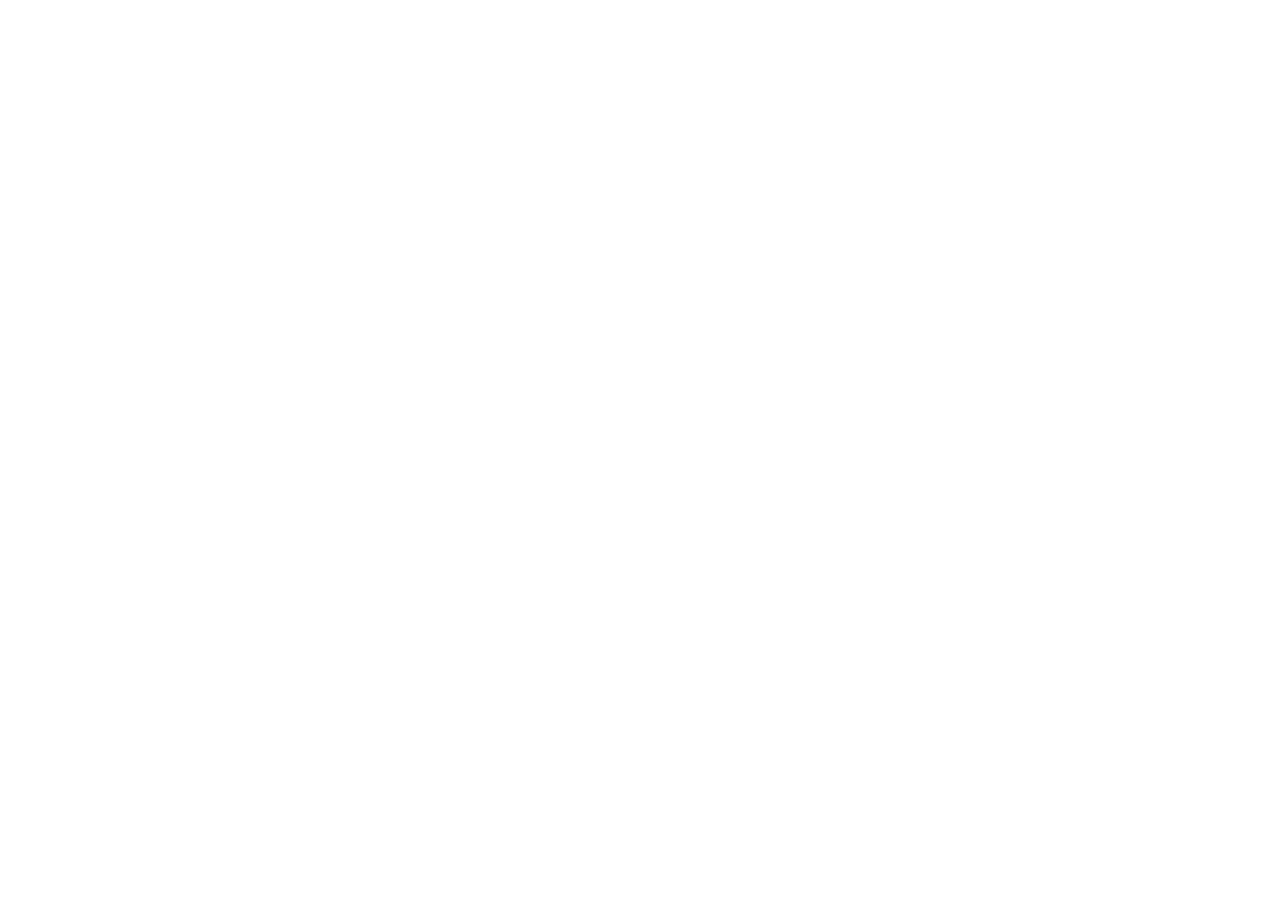
==== about.html @ 4aa92f1e "first commit" ====
<!DOCTYPE html>
<html lang="en">

    <head>
        <meta charset="UTF-8">
        <meta http-equiv="X-UA-Compatible" content="IE=edge">
        <meta name="viewport" content="width=device-width, initial-scale=1.0">
        <title>Tech2etc Ecommerce Tutorial</title>
        <link rel="stylesheet" href="https://pro.fontawesome.com/releases/v5.10.0/css/all.css" />

        <link rel="stylesheet" href="style.css">
    </head>

    <body>

        <script src="script.js"></script>
    </body>

</html>
---- style.css ----
@import url("https://fonts.googleapis.com/css2?family=Spartan:wght@100;200;300;400;500;600;700;800;900&display=swap");
* {
  margin: 0;
  padding: 0;
  box-sizing: border-box;
  font-family: "Spartan", sans-serif;
}

html {
  scroll-behavior: smooth;
}

/* Global Styles */

h1 {
  font-size: 50px;
  line-height: 64px;
  color: #222;
}

h2 {
  font-size: 46px;
  line-height: 54px;
  color: #222;
}

h4 {
  font-size: 20px;
  color: #222;
}

h6 {
  font-weight: 700;
  font-size: 12px;
}

p {
  font-size: 16px;
  color: #465b52;
  margin: 15px 0 20px 0;
}

.section-p1 {
  padding: 40px 80px;
}

.section-m1 {
  margin: 40px 0;
}

body {
  width: 100%;
}

/* HEADER START */
#header {
    display: flex;
    align-items: center;
    justify-content: space-between;
    padding: 20px 80px;
    background: #E3E6F3;
    box-shadow: 0 5PX 15PX rgba(0, 0, 0, 0.6);
    z-index: 999;
    position: sticky;
    top: 0;
    left: 0;
}
#navbar {
    display: flex;
    align-items: center;
    justify-content: center;
}

#navbar li {
    list-style: none;
    padding:  0 20px;
    position: relative;
    
}

#navbar li a {
    text-decoration: none;
    font-size: 16px;
    font-weight: 600;
    color: #1a1a1a;
    transition: 0.3s ease;
}
#navbar li a:hover,
#navbar li a.active {
    color: #088178;
}

#navbar li a.active::after,
#navbar li a:hover::after {
    content: '';
    width: 30%;
    height: 2px;
    background: #088178;
    position: absolute;
    bottom: -4px;
    left: 20px;
}

/* HOME PAGE */
#hero {
    background-image: url('./img/hero4.png');
    height: 90vh;
    width: 100%;
    background-size: cover;
    background-position: top 25% right 0;
    padding: 0 80px;
    display: flex;
    flex-direction: column;
    align-items: flex-start;
    justify-content: center;
}
#hero h4 {
    padding-bottom: 15px;
}

#hero h1 {
    color:#088178;
}

#hero button {
    background-image: url('img/button.png');
    background-color: transparent;
    color: #088178;
    border: 0;
    padding: 14px 80px 14px 65px;
    background-repeat: no-repeat;
    cursor: pointer;
    font-weight: 700;
    font-size: 15px;
}

#feature {
    display: flex;
    align-items: center;
    justify-content: space-between;
    flex-wrap: wrap;
}
#feature .fe-box {
    width: 180px;
    text-align: center;
    padding: 25px 15px;
    box-shadow:  20px 20px 34px rgba(0, 0, 0, 0.03);
    border: 1px solid #cce7d0;
    border-radius: 4px;
    margin: 15px 0;
}

#feature .fe-box:hover {
    box-shadow:  10px 10px 54px rgba(70, 62, 221, 0.01);
}

#feature .fe-box img {
    width: 100%;
    margin-bottom: 10px;
}
#feature .fe-box h6 {
    display: inline-block;
    padding: 9px 8px 6px 8px;
    line-height: 1;
    border-radius: 4px;
    color: #088178;
    background-color: #fddde4;
}

#feature .fe-box:nth-child(2) h6{
    background-color: #cdebbc;
}

#feature .fe-box:nth-child(3) h6{
    background-color: #d1e8f2;
}

#feature .fe-box:nth-child(4) h6{
    background-color: #cdd4f8;
}

#feature .fe-box:nth-child(5) h6{
    background-color: #f6dbf6;
}

#feature .fe-box:nth-child(6) h6{
    background-color: #fff2e5;
}

#product1 {
    text-align: center;
}

#product1 .pro-container {
    display: flex;
    justify-content: space-between;
    padding-top: 20px;
    flex-wrap: wrap;
}

#product1 .pro {
    position: relative;
    width: 23%;
    min-width: 250px;
    padding: 10px 12px;
    border: 10px solid #e4e9e5;
    border-radius: 25px;
    cursor: pointer;
    box-shadow: 20px 20px 30px rgba(0, 0, 0, 0.02);
    margin: 15px 0;
    transition: 0.2s ease;
}

#product1 .pro:hover {
    box-shadow: 20px 20px 30px rgba(0, 0, 0, 0.06);
}

#product1 .pro img {
    width: 100%;
    border-radius: 20px;
}

#product1 .pro .des {
    text-align: start;
    padding: 10px 0;
}

#product1 .pro .des span {
    color: #606063;
    font-size: 12px;
}

#product1 .pro .des h5 {
    padding-top: 7px;
    color: #1a1a1a;
    font-size: 14px;
}

#product1 .pro .des i {
    font-size: 12px;
    color: rgba(243,181, 25);
}

#product1 .pro .des h4 {
    padding-top: 7px;
    font-size: 15px;
    font-weight: 700;
    color: #088178;
}

#product1 .pro .cart {
    width: 40px;
    height: 40px;
    line-height: 40px;
    border-radius: 50px;
    background-color: #e8f6ea;
    font-weight: 500;
    color: #088178;
    border: 1px solid #cce7d0;
    position: absolute;
    bottom: 20px;
    right: 10px;
}

/* SHOP PAGE */

/* SINGLE PRODUCT */

/* BLOG PAGE */
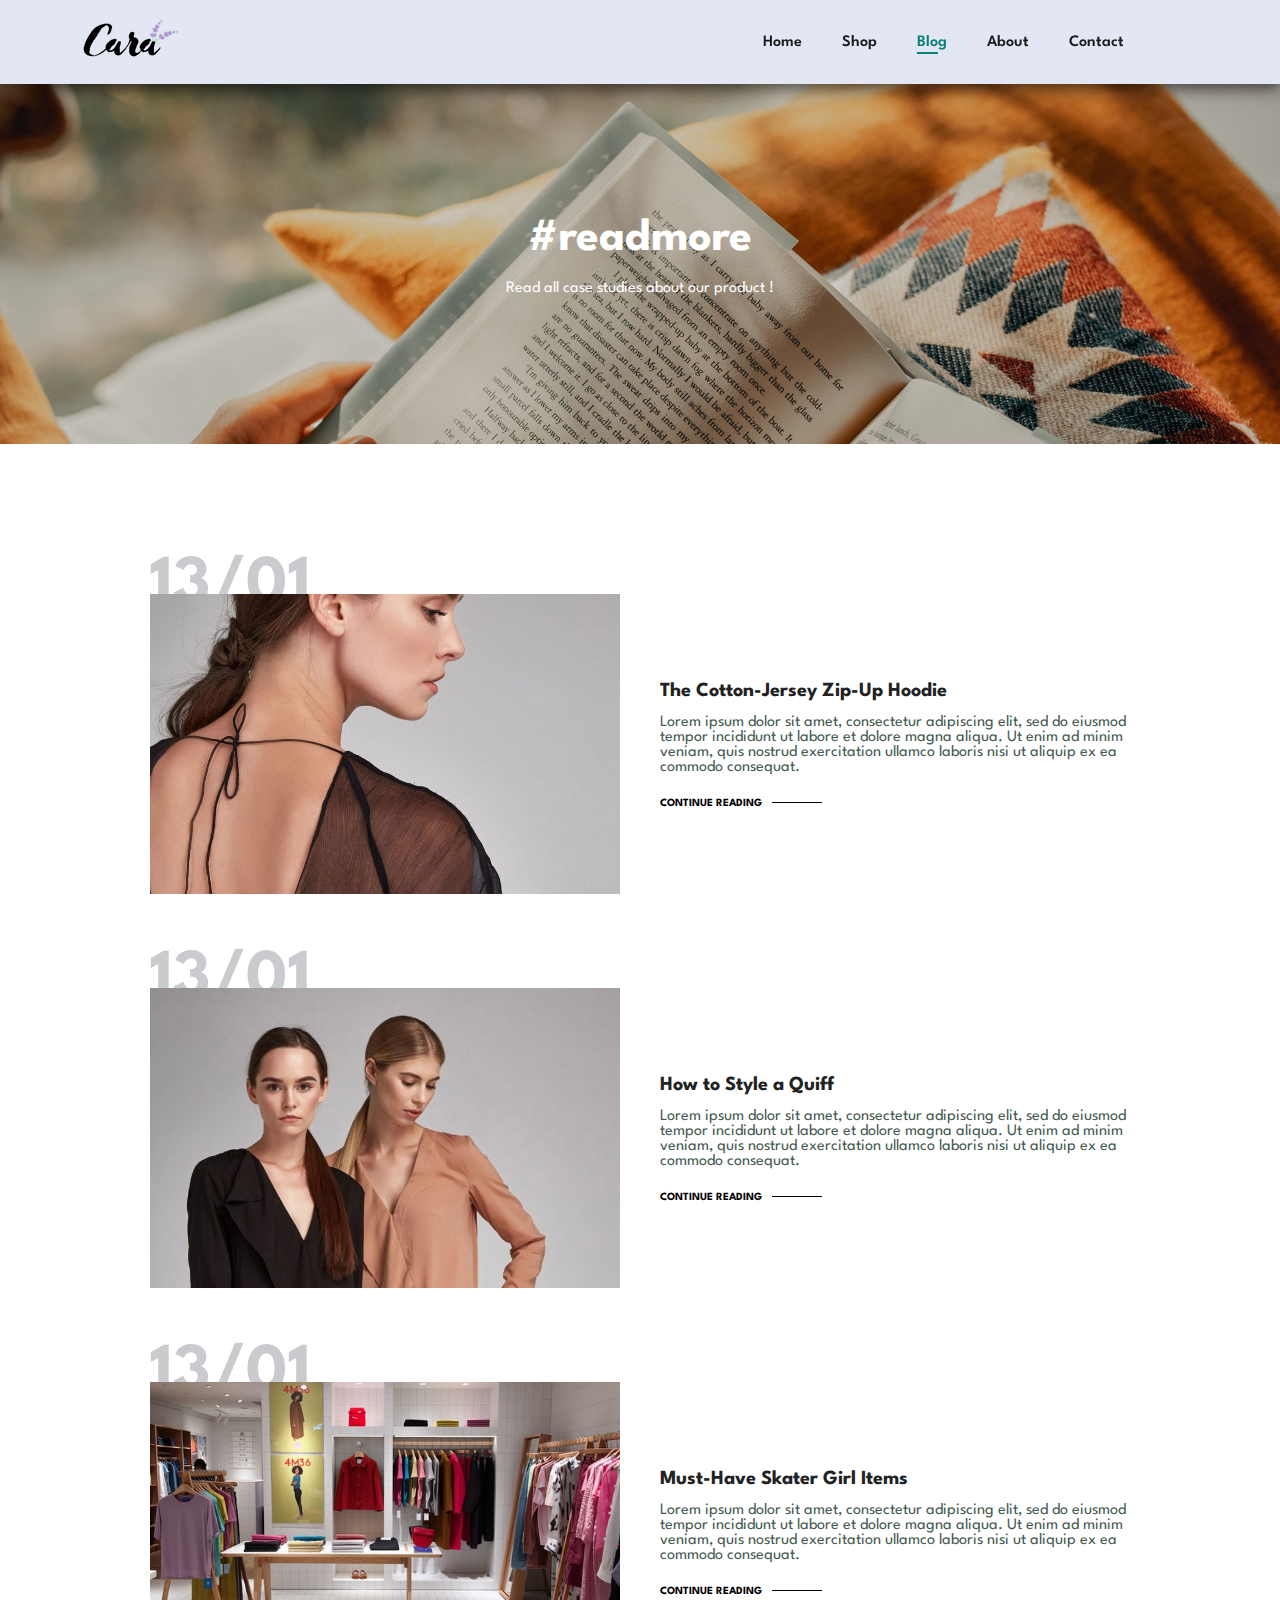
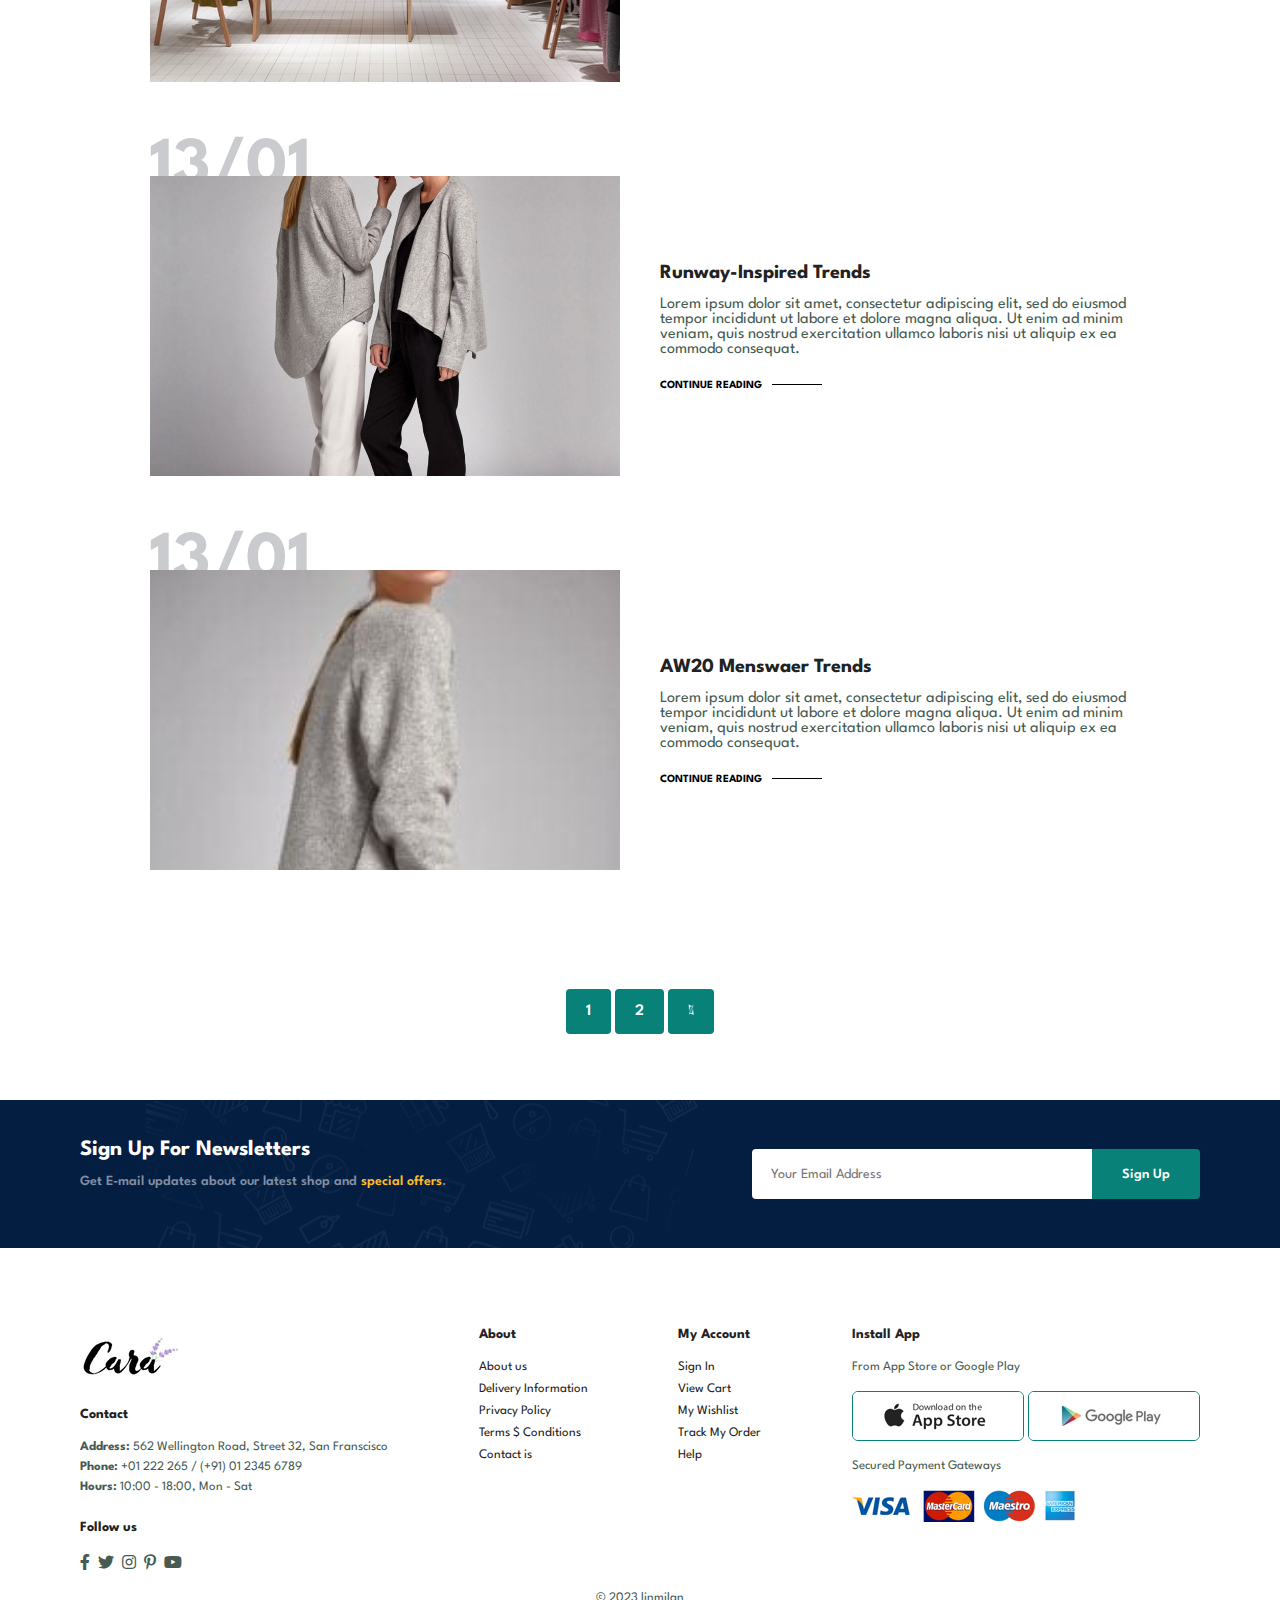
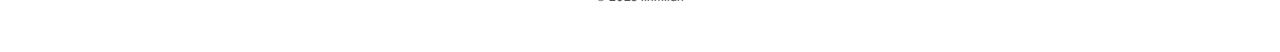
==== commit ddd61e3f: "blog done" ====
--- a/about.html
+++ b/about.html
@@ -13,6 +13,159 @@
 
     <body>
 
+        <section id='header'>
+            <a href="#"><img src="img/logo.png" class="logo" alt=""></a>
+            <div>
+                <ul id="navbar">
+                    <li><a href="index.html">Home</a></li>
+                    <li><a href="shop.html">Shop</a></li>
+                    <li><a class="active" href="blog.html">Blog</a></li>
+                    <li><a href="about.html">About</a></li>
+                    <li><a href="contact.html">Contact</a></li>
+                    <li id="lg-bag"><a href="cart.html"><i class="far fa-shopping-bag"></i></a></li>
+                    <a href="#" id="close"><i class="far fa-times"></i></a>
+                </ul>
+            </div>
+            <div id="mobile">
+                <a href="cart.html"><i class="far fa-shopping-bag"></i></a>
+                <i id="bar" class="fas fa-outdent"></i>
+            </div>
+        </section>
+    
+        <section id='page-header' class="blog-header">
+            <h2>#readmore</h2>
+            <p>Read all case studies about our product !</p>
+    
+        </section>
+        
+        <section id="blog">
+            <div class="blog-box">
+                <div class="blog-img">
+                    <img src="img/blog/b1.jpg" alt="">
+                </div>
+                <div class="blog-details">
+                    <h4>The Cotton-Jersey Zip-Up Hoodie</h4>
+                    <p>Lorem ipsum dolor sit amet, consectetur adipiscing elit, sed do eiusmod tempor incididunt ut labore et dolore magna aliqua. Ut enim ad minim veniam, quis nostrud exercitation ullamco laboris nisi ut aliquip ex ea commodo consequat. </p>
+                    <a href="#">CONTINUE READING</a>
+                </div>
+                <h1>13/01</h1>
+            </div>
+            <div class="blog-box">
+                <div class="blog-img">
+                    <img src="img/blog/b2.jpg" alt="">
+                </div>
+                <div class="blog-details">
+                    <h4>How to Style a Quiff</h4>
+                    <p>Lorem ipsum dolor sit amet, consectetur adipiscing elit, sed do eiusmod tempor incididunt ut labore et dolore magna aliqua. Ut enim ad minim veniam, quis nostrud exercitation ullamco laboris nisi ut aliquip ex ea commodo consequat. </p>
+                    <a href="#">CONTINUE READING</a>
+                </div>
+                <h1>13/01</h1>
+            </div>
+            <div class="blog-box">
+                <div class="blog-img">
+                    <img src="img/blog/b3.jpg" alt="">
+                </div>
+                <div class="blog-details">
+                    <h4>Must-Have Skater Girl Items</h4>
+                    <p>Lorem ipsum dolor sit amet, consectetur adipiscing elit, sed do eiusmod tempor incididunt ut labore et dolore magna aliqua. Ut enim ad minim veniam, quis nostrud exercitation ullamco laboris nisi ut aliquip ex ea commodo consequat. </p>
+                    <a href="#">CONTINUE READING</a>
+                </div>
+                <h1>13/01</h1>
+            </div>
+            <div class="blog-box">
+                <div class="blog-img">
+                    <img src="img/blog/b4.jpg" alt="">
+                </div>
+                <div class="blog-details">
+                    <h4>Runway-Inspired Trends</h4>
+                    <p>Lorem ipsum dolor sit amet, consectetur adipiscing elit, sed do eiusmod tempor incididunt ut labore et dolore magna aliqua. Ut enim ad minim veniam, quis nostrud exercitation ullamco laboris nisi ut aliquip ex ea commodo consequat. </p>
+                    <a href="#">CONTINUE READING</a>
+                </div>
+                <h1>13/01</h1>
+            </div>
+            <div class="blog-box">
+                <div class="blog-img">
+                    <img src="img/blog/b5.jpg" alt="">
+                </div>
+                <div class="blog-details">
+                    <h4>AW20 Menswaer Trends</h4>
+                    <p>Lorem ipsum dolor sit amet, consectetur adipiscing elit, sed do eiusmod tempor incididunt ut labore et dolore magna aliqua. Ut enim ad minim veniam, quis nostrud exercitation ullamco laboris nisi ut aliquip ex ea commodo consequat. </p>
+                    <a href="#">CONTINUE READING</a>
+                </div>
+                <h1>13/01</h1>
+            </div>
+        </section>
+
+        <section id="pagination" class='section-p1'>
+            <a href="#">1</a>
+            <a href="#">2</a>
+            <a href="#"><i class="fal fa-long-arrow-alt-right"></i></a>
+        </section>
+
+        <section id="newsletter" class="section-p1 section-m1">
+            <div class="newstext">
+                <h4>Sign Up For Newsletters</h4>
+                <p>Get E-mail updates about our latest shop and <span>special offers</span>.</p>
+            </div>
+            <div class="form">
+                <input type="text" placeholder="Your Email Address">
+                <button class="normal">Sign Up</button>
+            </div>
+        </section>
+    
+        <footer class="section-p1">
+            <div class="col">
+                <img class="logo" src="img/logo.png" alt="">
+                <h4>Contact</h4>
+                <p><strong>Address:</strong> 562 Wellington Road, Street 32, San Franscisco</p>
+                <p><strong>Phone:</strong> +01 222 265 / (+91) 01 2345 6789</p>
+                <p><strong>Hours:</strong> 10:00 - 18:00, Mon - Sat</p>
+                <div class="follow">
+                    <h4>Follow us</h4>
+                    <div class="icon">
+                        <i class="fab fa-facebook-f"></i>
+                        <i class="fab fa-twitter"></i>
+                        <i class="fab fa-instagram"></i>
+                        <i class="fab fa-pinterest-p"></i>
+                        <i class="fab fa-youtube"></i>
+                    </div>
+                </div>
+            </div>
+    
+            <div class="col">
+                <h4>About</h4>
+                <a href="#">About us</a>
+                <a href="#">Delivery Information</a>
+                <a href="#">Privacy Policy</a>
+                <a href="#">Terms $ Conditions</a>
+                <a href="#">Contact is</a>
+            </div>
+    
+            <div class="col">
+                <h4>My Account</h4>
+                <a href="#">Sign In</a>
+                <a href="#">View Cart</a>
+                <a href="#">My Wishlist</a>
+                <a href="#">Track My Order</a>
+                <a href="#">Help</a>  
+            </div>
+    
+            <div class="col install">
+                <h4>Install App</h4>
+                <p>From App Store or Google Play</p>
+                <div class="row">
+                    <img src="img/pay/app.jpg" alt="">
+                    <img src="img/pay/play.jpg" alt="">
+                </div>
+                <p>Secured Payment Gateways</p>
+                <img src="img/pay/pay.png" alt="">
+            </div>
+    
+            <div class="copyright">
+                <p>© 2023 linmilan</p>
+            </div>
+        </footer>
+
         <script src="script.js"></script>
     </body>
 
--- a/style.css
+++ b/style.css
@@ -46,6 +46,31 @@
 
 .section-m1 {
   margin: 40px 0;
+}
+
+button.normal {
+    font-size: 14px;
+    font-weight: 600;
+    padding: 15px 30px;
+    color: #000;
+    background-color: white;
+    border-radius: 4px;
+    cursor: pointer;
+    border: none;
+    outline: none;
+    transition: 0.2s;
+}
+
+button.white {
+    font-size: 13px;
+    font-weight: 600;
+    padding: 11px 18px;
+    color: white;
+    background-color: transparent;
+    cursor: pointer;
+    border: 1px solid white;
+    outline: none;
+    transition: 0.2s;
 }
 
 body {
@@ -64,11 +89,16 @@
     position: sticky;
     top: 0;
     left: 0;
+    transition: 0.3s;
 }
 #navbar {
     display: flex;
     align-items: center;
     justify-content: center;
+}
+
+#navbar.active {
+    right: 0px;
 }
 
 #navbar li {
@@ -99,6 +129,15 @@
     position: absolute;
     bottom: -4px;
     left: 20px;
+}
+
+#mobile {
+    display: none;
+    align-items: center;
+}
+
+#close {
+    display: none;
 }
 
 /* HOME PAGE */
@@ -262,8 +301,622 @@
     right: 10px;
 }
 
+#product1 .pro .cart:hover {
+    background-color: #088178;
+    color: white;
+}
+
+#banner {
+    display: flex;
+    flex-direction: column;
+    justify-content: center;
+    align-items: center;
+    text-align: center;
+    background-image: url('img/banner/b2.jpg');
+    width: 100%;
+    height: 40vh;
+    background-size: cover;
+    background-position: center;
+}
+
+#banner h4 {
+    color: white;
+    font-size: 16px;
+}
+
+#banner h2 {
+    color:white;
+    font-size: 30px;
+    padding: 10px 0;
+}
+
+#banner h2 span {
+    color: red;
+}
+
+#banner button:hover {
+    background: #088178;
+    color: white;
+}
+
+#sm-banner {
+    display: flex;
+    justify-content: space-between;
+    flex-wrap: wrap;
+}
+#sm-banner .banner-box {
+    display: flex;
+    flex-direction: column;
+    justify-content: center;
+    align-items: flex-start;
+    background-image: url('img/banner/b17.jpg');
+    min-width: 580px;
+    height: 50vh;
+    background-size: cover;
+    background-position: center;
+    padding: 30px;
+}
+
+#sm-banner .banner-box2 {
+    background-image: url('img/banner/b10.jpg');
+}
+
+#sm-banner h4 {
+    color: white;
+    font-size: 20px;
+    font-weight: 300px;
+}
+
+#sm-banner h2 {
+    color: white;
+    font-size: 28px;
+    font-weight: 800px;
+}
+
+#sm-banner span {
+    color: white;
+    font-size: 14px;
+    font-weight: 500;
+    padding-bottom: 15px;
+}
+
+#sm-banner .banner-box:hover button {
+    background: #088178;
+    border: 1px solid #088178;
+}
+#banner3 {
+    display: flex;
+    justify-content: space-between;
+    flex-wrap: wrap;
+    padding: 0 80px;
+}
+
+#banner3 .banner-box {
+    display: flex;
+    flex-direction: column;
+    justify-content: center;
+    align-items: flex-start;
+    background-image: url('img/banner/b7.jpg');
+    min-width: 30%;
+    height: 30vh;
+    background-size: cover;
+    background-position: center;
+    padding: 20px;
+    margin-bottom: 20px;
+}
+
+#banner3 .banner-box2 {
+    background-image: url('img/banner/b4.jpg');
+}
+
+#banner3 .banner-box3 {
+    background-image: url('img/banner/b18.jpg');
+}
+
+#banner3 h2 {
+    color: white;
+    font-weight: 900;
+    font-size: 22px;
+}
+
+#banner3 h3 {
+    color: rgb(191, 58, 58);
+    font-weight: 800;
+    font-size: 15px;
+}
+
+#newsletter {
+    display: flex;
+    justify-content: space-between;
+    flex-wrap: wrap;
+    align-items: center;
+    background-image: url('img/banner/b14.png');
+    background-repeat: no-repeat;
+    background-position: 20% 30%;
+    background-color: #041e42;
+}
+
+#newsletter h4 {
+    font-size: 22px;
+    font-weight: 700;
+    color: white;
+}
+
+#newsletter p {
+    font-size: 14px;
+    font-weight: 600;
+    color: #818ea0;
+}
+
+#newsletter .form {
+    display: flex;
+    width: 40%;
+    
+}
+
+#newsletter p span {
+    color: #ffbd27;
+}
+
+#newsletter input {
+    height: 3.125rem;
+    padding: 0 1.25em;
+    font-size: 14px;
+    width: 100%;
+    border: 1px solid transparent;
+    border-radius: 4px;
+    outline: none;
+    border-top-right-radius: 0;
+    border-bottom-right-radius: 0;
+}
+
+#newsletter button {
+    background-color: #088178;
+    color: white;
+    white-space: nowrap;
+    border-top-left-radius: 0;
+    border-bottom-left-radius: 0;
+}
+
+footer {
+    display: flex;
+    flex-wrap: wrap;
+    justify-content: space-between;
+}
+
+footer .col {
+    display: flex;
+    flex-direction: column;
+    align-items: flex-start;
+    margin-bottom: 20px;
+}
+
+footer .logo {
+    margin-bottom: 30px;
+}
+
+footer h4 {
+    font-size: 14px;
+    margin-bottom: 20px;
+}
+
+footer p {
+    font-size: 13px;
+    margin: 0 0 8px 0;
+} 
+
+footer a {
+    font-size: 13px;
+    text-decoration: none;
+    color: #222;
+    margin-bottom: 10px;
+}
+
+footer .follow {
+    margin-top: 20px;
+}
+
+footer .follow i {
+    color: #465b52;
+    padding-right: 4px;
+    cursor: pointer;
+}
+
+footer .install .row  img {
+    border: 1px solid #088178;
+    border-radius: 6px;
+    
+}
+
+footer img {
+    margin: 10px 0 15px ;
+}
+
+footer .follow i:hover,
+footer a:hover {
+    color: #088178;
+}
+
+footer .copyright {
+    width: 100%;
+    text-align: center;
+}
+
+
 /* SHOP PAGE */
 
+#page-header {
+    background-image: url('img/banner/b1.jpg');
+    width: 100%;
+    height: 40vh;
+    background-size: cover;
+    display: flex;
+    justify-content: center;
+    text-align: center;
+    flex-direction: column;
+    padding: 14px;
+}
+
+#page-header h2,
+#page-header p {
+    color: white;
+}
+
+#pagination {
+    text-align: center;
+}
+
+#pagination a {
+    text-decoration: none;
+    background-color: #088178;
+    padding: 15px 20px;
+    border-radius: 4px;
+    color: white;
+    font-weight: 600;
+
+}
+
+#pagination a  i {
+    font-size: 16px;
+    font-weight: 600;
+}
+
+
 /* SINGLE PRODUCT */
 
-/* BLOG PAGE */+#prodetails {
+    display: flex;
+    margin-top: 20px;
+}
+
+#prodetails .single-pro-image {
+    width: 40%;
+    margin-right: 50px;
+}
+
+.small-img-group {
+    display: flex;
+    justify-content: space-between;
+
+}
+
+.small-img-col {
+    flex-basis: 24%;
+    cursor: pointer;
+}
+
+#prodetails .single-pro-details {
+    width: 50%;   
+    padding-top: 30px;
+}
+
+#prodetails .single-pro-details h4 {
+    padding: 40px 0 20px 0;
+}
+
+#prodetails .single-pro-details h2 {
+    font-size: 26px;
+}
+
+#prodetails .single-pro-details select {
+    display: block;
+    padding: 5px 10px;
+    margin-bottom: 10px;
+}
+
+#prodetails .single-pro-details input {
+    width: 50px;
+    height: 47px;
+    padding-left: 10px;
+    font-size: 16px;
+    margin-right: 10px;
+}
+
+#prodetails .single-pro-details input:focus {
+    outline: none;
+}
+
+#prodetails .single-pro-details button {
+    background-color: #088178;
+    color: white;
+}
+
+#prodetails .single-pro-details span {
+    line-height: 25px;
+}
+
+/* BLOG PAGE */
+
+#page-header.blog-header {
+    background-image: url('img/banner/b19.jpg');
+}
+
+#blog {
+    padding: 150px 150px 0 150px;
+}
+
+#blog .blog-box {
+    position: relative;
+    display: flex;
+    align-items: center;
+    width: 100%;
+    padding-bottom: 90px;
+}
+
+#blog .blog-img {
+    width: 50%;
+    margin-right: 40px;
+}
+
+#blog img {
+    
+    width: 100%;
+    height: 300px;
+    object-fit: cover;
+}
+
+#blog .blog-details {
+    width: 50%;
+}
+
+#blog .blog-details a {
+    position: relative;
+    text-decoration: none;
+    font-size: 11px;
+    color: #000;
+    font-weight: 700;
+    transition: 0.3s;
+}
+
+#blog .blog-details a::after {
+    content: '';
+    width: 50px;
+    height: 1px;
+    background-color: black;
+    position: absolute;
+    top: 4px;
+    right: -60px;
+}
+
+#blog .blog-details a:hover {
+    color: #088178;
+}
+
+#blog .blog-details a:hover::after {
+    background-color: #088178 ;
+}
+
+#blog .blog-box h1 {
+    position: absolute;
+    top: -40px;
+    left: 0;   
+    font-size: 70px;
+    font-weight: 700;
+    color: #c9cbce;
+    z-index: -9;
+}
+
+
+/* ABOUT PAGE */
+
+/* CONTACT PAGE */
+
+/* START MEDIA QUERY */
+
+@media (max-width: 799px) {
+    .section-p1 {
+        padding: 40px 40px;
+    }
+
+    #navbar {
+        display: flex;
+        flex-direction: column;
+        align-items: flex-start;
+        justify-content: flex-start;
+        position: fixed;
+        top: 0;
+        right: -300px;
+        height: 100vh;
+        width: 300px;
+        background-color: #E3E6F3;
+        box-shadow: 0 40PX 60PX rgba(0, 0, 0, 0.1);
+        padding: 80PX 0 0 10px;
+    }
+
+    #navbar li {
+        margin-bottom: 25px;
+    }
+
+    #mobile {
+        display: flex;
+        align-items: center;
+    }
+
+    #mobile i {
+        color: #000;
+        font-size: 24px;
+        padding-left: 20px;
+    }
+
+    #close {
+        position: absolute;
+        top: 30px;
+        left: 30px;
+        display: initial;
+        color: #222;
+        font-size: 24px;
+    }
+
+    #lg-bag {
+        display: none;
+    }
+
+    #hero {
+        height: 70vh;
+        padding: 0 80px;
+        background-position: top 30% right 30%;
+    }
+
+    #feature {
+        justify-content: center;
+    }
+
+    #feature .fe-box {
+        margin: 15px 15px;
+    }
+
+    #product1 .pro-container {
+        justify-content: center;
+    }
+
+    #product1 .pro {
+        margin: 15px;
+    }
+
+    #banner {
+        height: 20vh;
+    }
+
+    #sm-banner .banner-box {
+        min-width: 100%;
+        height: 30vh;
+    }
+
+    #sm-banner .banner-box2 {
+        margin-top: 20px;
+    }
+
+    #banner3 {
+        padding: 0 40px;
+    }
+
+    #banner3 .banner-box {
+        width: 28%;
+    }
+
+    #newsletter .form {
+        width: 70%;
+    }
+}
+
+@media (max-width: 477px) {
+    .section-p1 {
+        padding: 20px;
+    }
+
+    #header {
+        padding: 10px 30px;
+    }
+
+    h2 {
+        font-size: 32px;
+    }
+
+    h1 {
+        font-size: 38px;
+    }
+
+    #hero {
+        padding: 0 20px;
+        background-position: 55%;
+    }
+
+    #feature {
+        justify-content: space-between;
+    }
+
+    #feature .fe-box {
+        width: 155px;
+        margin:0 0 15px 0;
+    }
+
+    #product1 .pro {
+        width: 100%;
+    }
+
+    #banner {
+        height: 40vh;
+    }
+
+    #sm-banner .banner-box {
+        height: 40vh;
+    }
+
+    #sm-banner .banner-box2 {
+        margin-top: 20px;
+    }
+
+    #banner3 {
+        padding: 0 20px;
+    }
+
+    #banner3 .banner-box {
+        width: 100%;
+    }
+
+    #newsletter {
+       padding: 40px 20px;
+    }
+
+    #newsletter .form {
+        width: 100%;
+    }
+
+    /* SINGLE PRODUCT */
+    #prodetails {
+        display: flex;
+        flex-direction: column;
+    }
+    #prodetails .single-pro-image {
+        width: 100%;
+        margin-right: 0px;
+    }
+
+    #prodetails .single-pro-details {
+        width: 100%;
+    }
+
+    /* BLOG PAGE */
+
+    #blog {
+        padding: 100PX 20PX 0 20px;
+    }
+
+    #blog .blog-box {
+        display: flex;
+        flex-direction: column;
+        align-items: flex-start;
+    }
+
+    #blog .blog-img {
+        width: 100%;
+        margin-right: 0px;
+        margin-bottom: 30px;
+    }
+
+    #blog .blog-details {
+        width: 100%;
+    }
+
+   
+}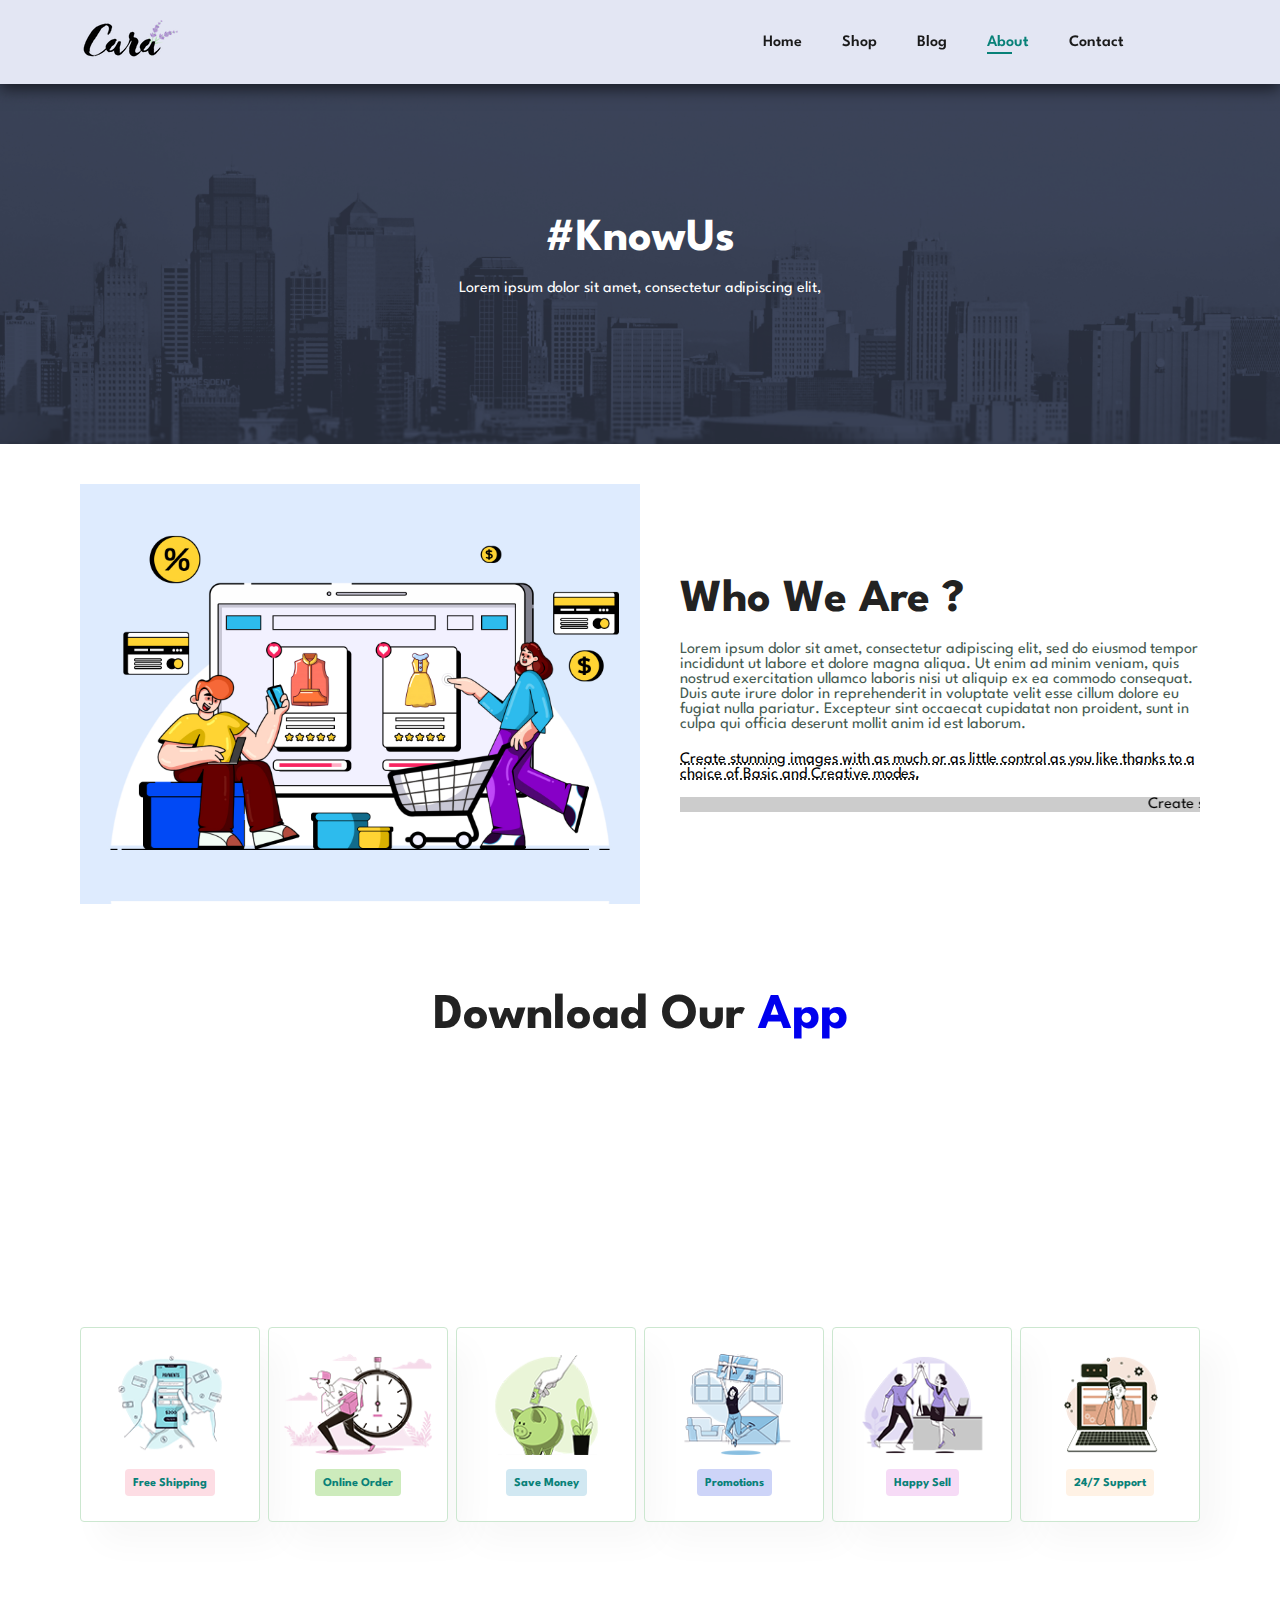
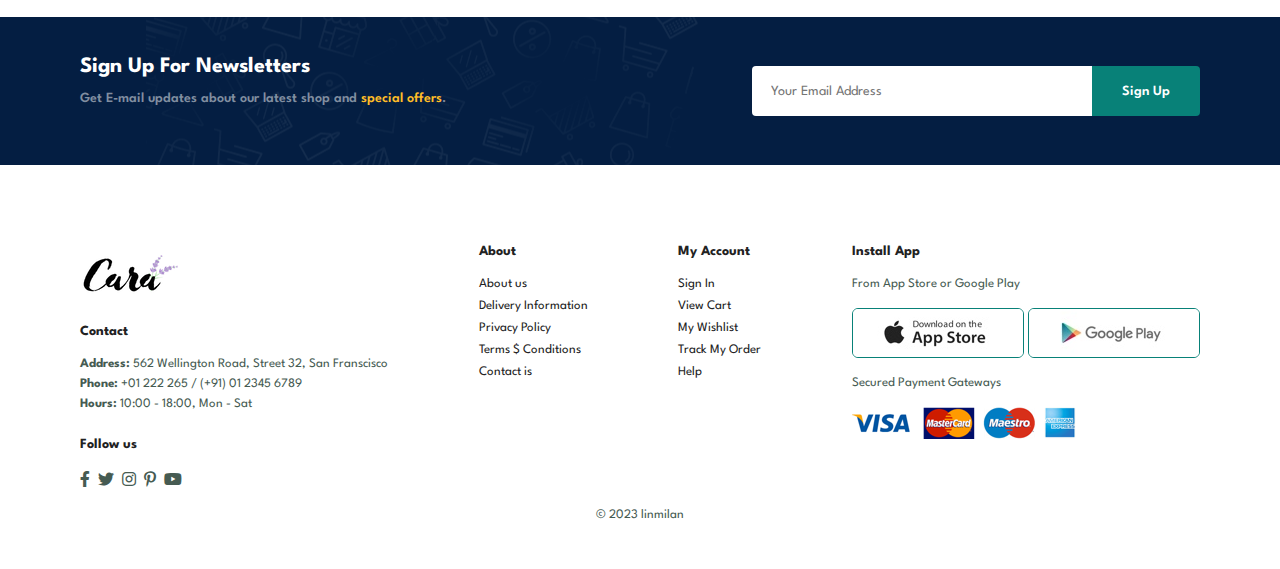
==== commit f201eff4: "contact section" ====
--- a/about.html
+++ b/about.html
@@ -19,8 +19,8 @@
                 <ul id="navbar">
                     <li><a href="index.html">Home</a></li>
                     <li><a href="shop.html">Shop</a></li>
-                    <li><a class="active" href="blog.html">Blog</a></li>
-                    <li><a href="about.html">About</a></li>
+                    <li><a href="blog.html">Blog</a></li>
+                    <li><a class="active" href="about.html">About</a></li>
                     <li><a href="contact.html">Contact</a></li>
                     <li id="lg-bag"><a href="cart.html"><i class="far fa-shopping-bag"></i></a></li>
                     <a href="#" id="close"><i class="far fa-times"></i></a>
@@ -32,74 +32,56 @@
             </div>
         </section>
     
-        <section id='page-header' class="blog-header">
-            <h2>#readmore</h2>
-            <p>Read all case studies about our product !</p>
-    
+        <section id='page-header' class="about-header">
+            <h2>#KnowUs</h2>
+            <p>Lorem ipsum dolor sit amet, consectetur adipiscing elit,</p>
         </section>
-        
-        <section id="blog">
-            <div class="blog-box">
-                <div class="blog-img">
-                    <img src="img/blog/b1.jpg" alt="">
-                </div>
-                <div class="blog-details">
-                    <h4>The Cotton-Jersey Zip-Up Hoodie</h4>
-                    <p>Lorem ipsum dolor sit amet, consectetur adipiscing elit, sed do eiusmod tempor incididunt ut labore et dolore magna aliqua. Ut enim ad minim veniam, quis nostrud exercitation ullamco laboris nisi ut aliquip ex ea commodo consequat. </p>
-                    <a href="#">CONTINUE READING</a>
-                </div>
-                <h1>13/01</h1>
-            </div>
-            <div class="blog-box">
-                <div class="blog-img">
-                    <img src="img/blog/b2.jpg" alt="">
-                </div>
-                <div class="blog-details">
-                    <h4>How to Style a Quiff</h4>
-                    <p>Lorem ipsum dolor sit amet, consectetur adipiscing elit, sed do eiusmod tempor incididunt ut labore et dolore magna aliqua. Ut enim ad minim veniam, quis nostrud exercitation ullamco laboris nisi ut aliquip ex ea commodo consequat. </p>
-                    <a href="#">CONTINUE READING</a>
-                </div>
-                <h1>13/01</h1>
-            </div>
-            <div class="blog-box">
-                <div class="blog-img">
-                    <img src="img/blog/b3.jpg" alt="">
-                </div>
-                <div class="blog-details">
-                    <h4>Must-Have Skater Girl Items</h4>
-                    <p>Lorem ipsum dolor sit amet, consectetur adipiscing elit, sed do eiusmod tempor incididunt ut labore et dolore magna aliqua. Ut enim ad minim veniam, quis nostrud exercitation ullamco laboris nisi ut aliquip ex ea commodo consequat. </p>
-                    <a href="#">CONTINUE READING</a>
-                </div>
-                <h1>13/01</h1>
-            </div>
-            <div class="blog-box">
-                <div class="blog-img">
-                    <img src="img/blog/b4.jpg" alt="">
-                </div>
-                <div class="blog-details">
-                    <h4>Runway-Inspired Trends</h4>
-                    <p>Lorem ipsum dolor sit amet, consectetur adipiscing elit, sed do eiusmod tempor incididunt ut labore et dolore magna aliqua. Ut enim ad minim veniam, quis nostrud exercitation ullamco laboris nisi ut aliquip ex ea commodo consequat. </p>
-                    <a href="#">CONTINUE READING</a>
-                </div>
-                <h1>13/01</h1>
-            </div>
-            <div class="blog-box">
-                <div class="blog-img">
-                    <img src="img/blog/b5.jpg" alt="">
-                </div>
-                <div class="blog-details">
-                    <h4>AW20 Menswaer Trends</h4>
-                    <p>Lorem ipsum dolor sit amet, consectetur adipiscing elit, sed do eiusmod tempor incididunt ut labore et dolore magna aliqua. Ut enim ad minim veniam, quis nostrud exercitation ullamco laboris nisi ut aliquip ex ea commodo consequat. </p>
-                    <a href="#">CONTINUE READING</a>
-                </div>
-                <h1>13/01</h1>
+
+        <section id="about-head" class="section-p1">
+            <img src="img/about/a6.jpg" alt="">
+            <div>
+                <h2>Who We Are ?</h2>
+                <p>Lorem ipsum dolor sit amet, consectetur adipiscing elit, sed do eiusmod tempor incididunt ut labore et dolore magna aliqua. Ut enim ad minim veniam, quis nostrud exercitation ullamco laboris nisi ut aliquip ex ea commodo consequat. Duis aute irure dolor in reprehenderit in voluptate velit esse cillum dolore eu fugiat nulla pariatur. Excepteur sint occaecat cupidatat non proident, sunt in culpa qui officia deserunt mollit anim id est laborum.</p>
+
+                <abbr title="">Create stunning images with as much or as little control as you like thanks to a choice of Basic and Creative modes.</abbr>
+                <br><br>
+                <marquee bgcolor="#ccc" loop="-1" scrollamount="'5" width="100%" >Create stunning images with as much or as little control as you like thanks to a choice of Basic and Creative modes.</marquee>
             </div>
         </section>
 
-        <section id="pagination" class='section-p1'>
-            <a href="#">1</a>
-            <a href="#">2</a>
-            <a href="#"><i class="fal fa-long-arrow-alt-right"></i></a>
+        <section id="about-app" class="section-p1">
+            <h1>Download Our <a href="#">App</a></h1>
+            <div class="video">
+                <video autoplay muted loop src="img/about/1.mp4"></video>
+            </div>
+        </section>
+
+        <section id="feature" class="section-p1">
+            <div class="fe-box">
+                <img src="img/features/f1.png" alt="">
+                <h6>Free Shipping</h6>
+            </div>
+            <div class="fe-box">
+                <img src="img/features/f2.png" alt="">
+                <h6>Online Order</h6>
+            </div>
+            <div class="fe-box">
+                <img src="img/features/f3.png" alt="">
+                <h6>Save Money</h6>
+            </div>
+            <div class="fe-box">
+                <img src="img/features/f4.png" alt="">
+                <h6>Promotions</h6>
+            </div>
+            <div class="fe-box">
+                <img src="img/features/f5.png" alt="">
+                <h6>Happy Sell</h6>
+            </div>
+            <div class="fe-box">
+                <img src="img/features/f6.png" alt="">
+                <h6>24/7 Support</h6>
+            </div>
+    
         </section>
 
         <section id="newsletter" class="section-p1 section-m1">
--- a/style.css
+++ b/style.css
@@ -718,6 +718,44 @@
 
 
 /* ABOUT PAGE */
+#page-header.about-header {
+    background-image: url('img/about/banner.png');
+}
+
+
+#about-head {
+    display: flex;
+    align-items: center;
+}
+
+#about-head img {
+    width: 50%;
+    height: auto;
+}
+
+#about-head  div {
+    padding-left: 40px;
+}
+
+#about-app {
+    text-align: center;
+}
+
+#about-app a {
+    text-decoration: none;
+}
+
+#about-app .video {
+    width: 70%;
+    height: 100%;
+    margin: 30px auto 0 auto;
+}
+
+#about-app .video video {
+    width: 100%;
+    height: 100%;
+    border-radius: 20px;
+}
 
 /* CONTACT PAGE */
 
@@ -918,5 +956,20 @@
         width: 100%;
     }
 
-   
+    #about-head {
+        flex-direction: column;
+    }
+    
+    #about-head img {
+        width: 100%;
+        margin-bottom: 20px;
+    }
+
+    #about-head  div {
+        padding-left: 0;
+    }
+
+    #about-app .video {
+        width: 100%;
+    }
 }